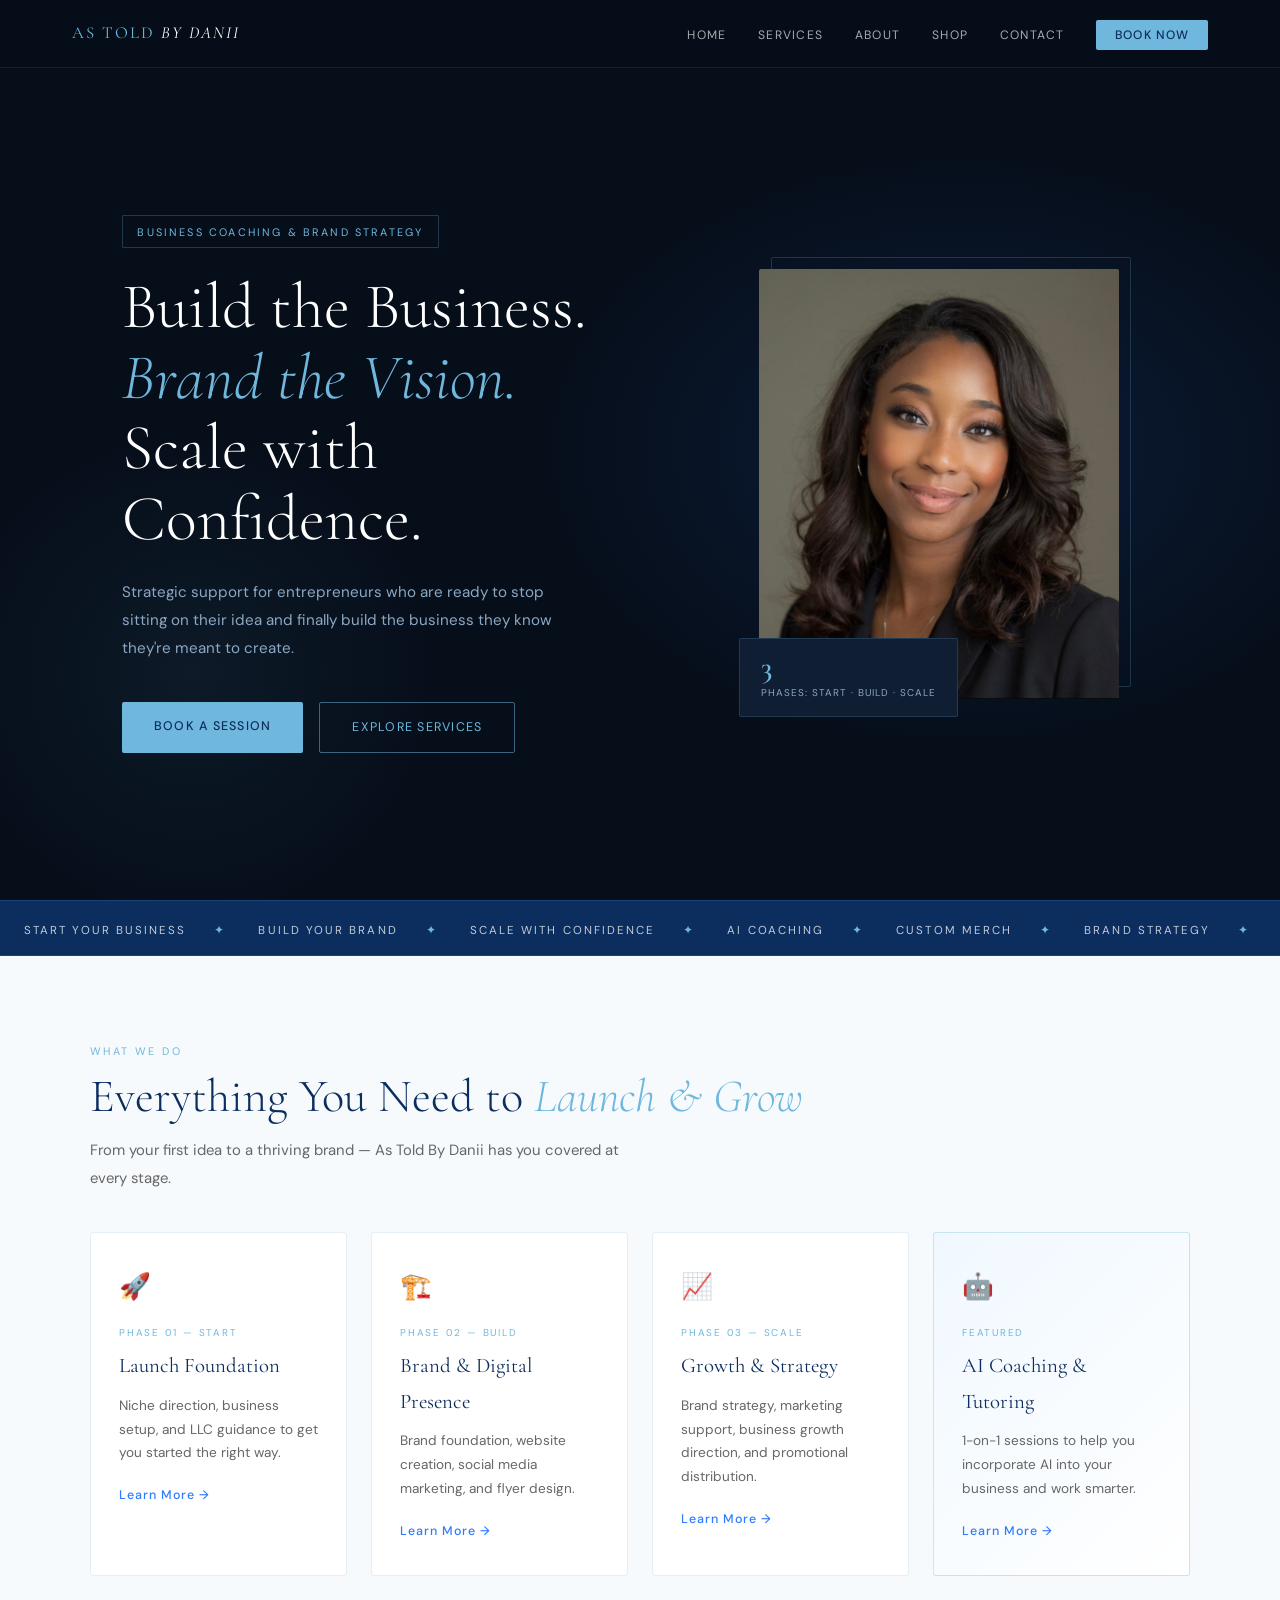
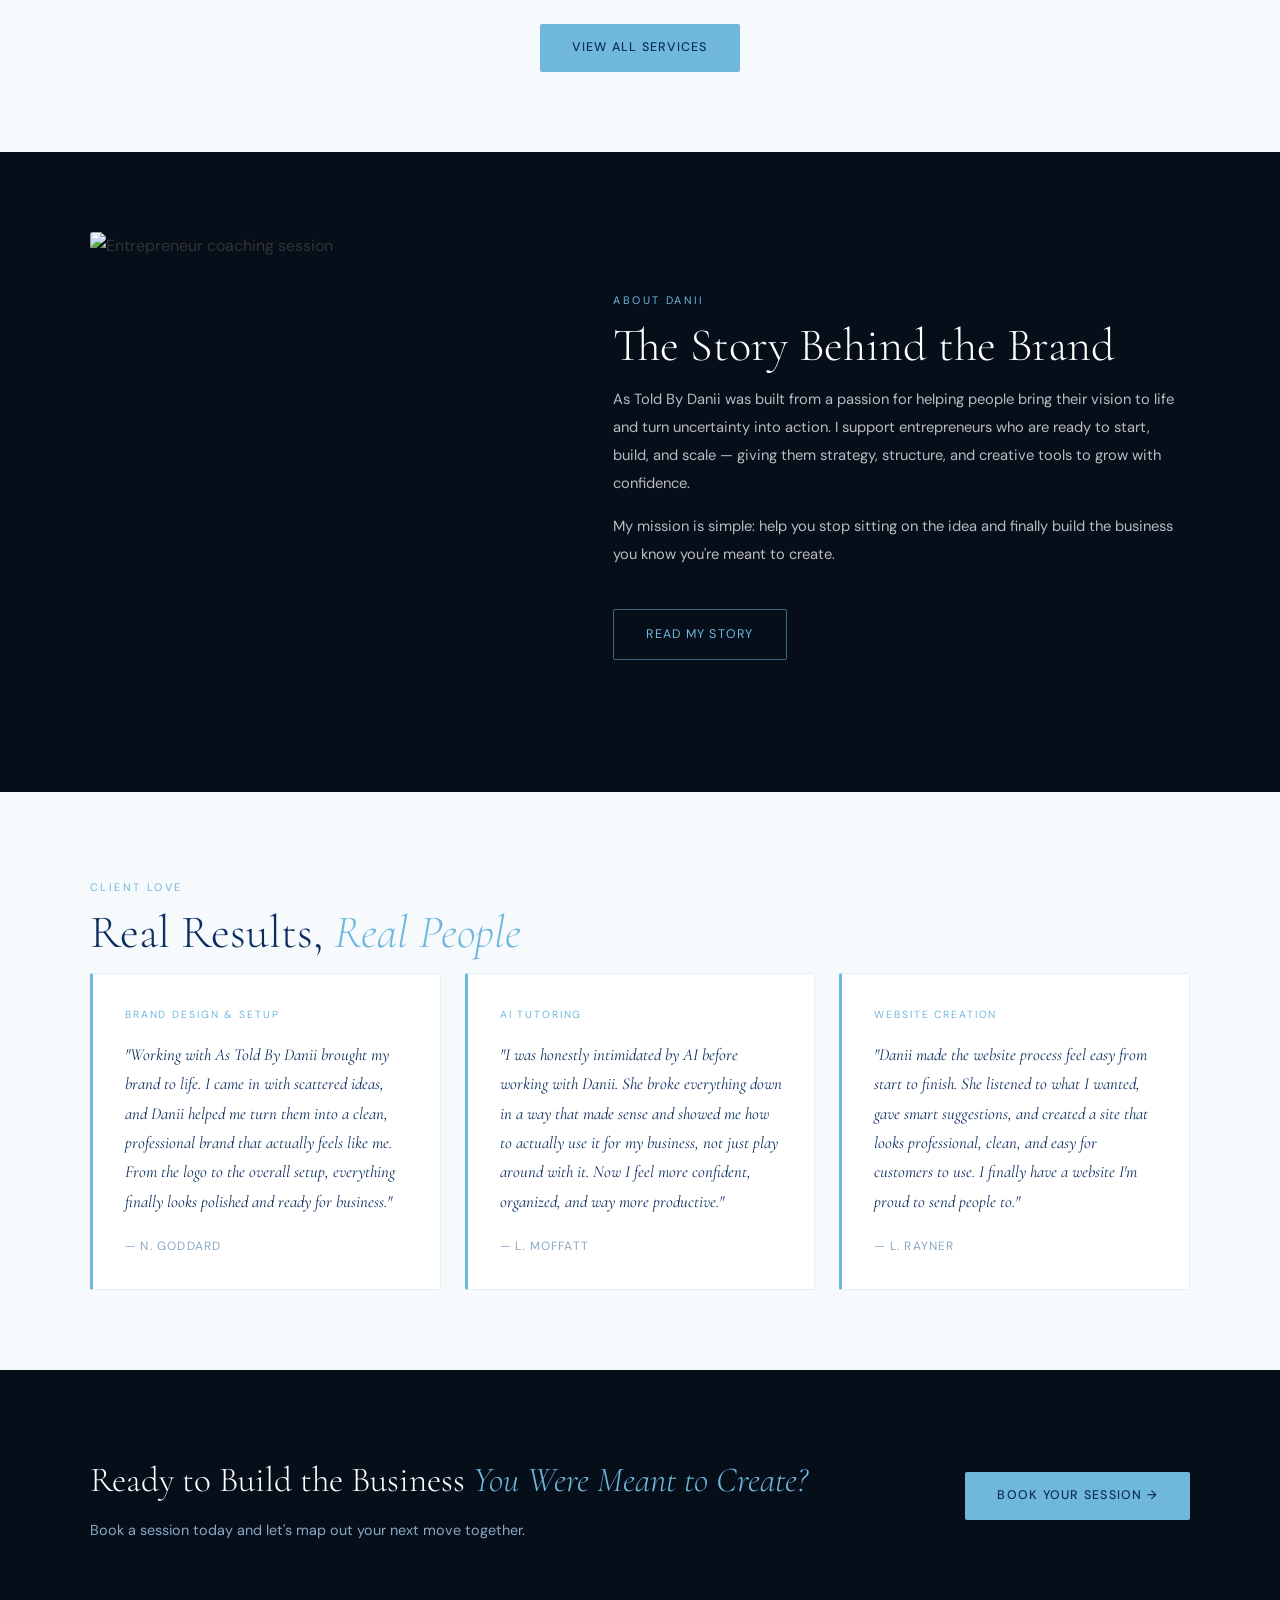
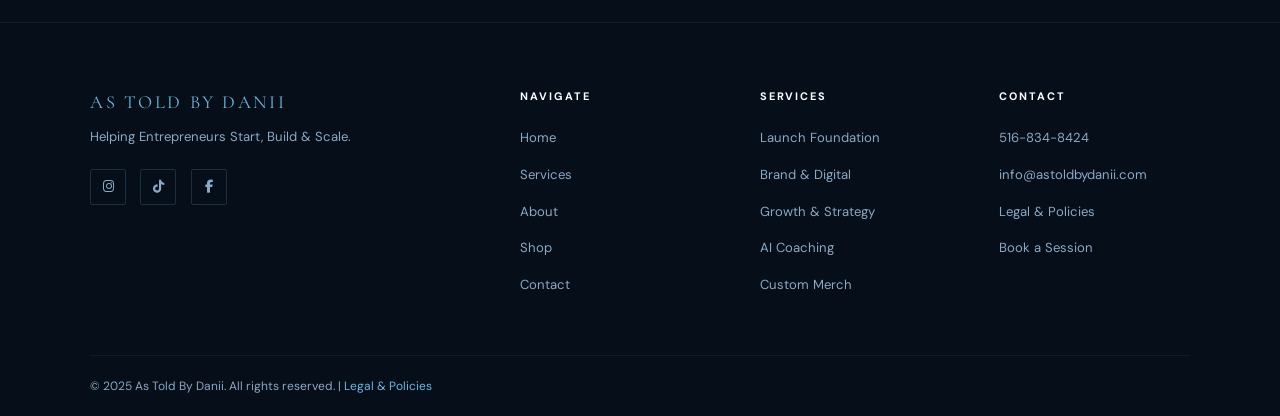
==== index.html @ c7109db5 "Add files via upload" ====
<!DOCTYPE html>
<html lang="en">
<head>
  <meta charset="UTF-8" />
  <meta name="viewport" content="width=device-width, initial-scale=1.0" />
  <meta name="description" content="As Told By Danii — Helping Entrepreneurs Start, Build & Scale. Business coaching, brand strategy, AI tutoring, and custom merch." />
  <title>As Told By Danii | Start. Build. Scale.</title>
  <link rel="stylesheet" href="css/style.css" />
  <link href="https://fonts.googleapis.com/css2?family=Cormorant+Garamond:ital,wght@0,300;0,400;0,600;1,300;1,400&family=DM+Sans:wght@300;400;500&display=swap" rel="stylesheet" />
  <link rel="stylesheet" href="https://cdnjs.cloudflare.com/ajax/libs/font-awesome/6.5.0/css/all.min.css" />
</head>
<body>

  <!-- NAV -->
  <nav id="navbar">
    <div class="nav-inner">
      <a href="index.html" class="nav-logo">As Told <span>By Danii</span></a>
      <button class="hamburger" id="hamburger" aria-label="Menu">
        <span></span><span></span><span></span>
      </button>
      <ul class="nav-links" id="nav-links">
        <li><a href="index.html">Home</a></li>
        <li><a href="pages/services.html">Services</a></li>
        <li><a href="pages/about.html">About</a></li>
        <li><a href="pages/merch.html">Shop</a></li>
        <li><a href="pages/contact.html">Contact</a></li>
        <li><a href="https://booking.setmore.com/scheduleappointment/2d133583-90b1-46ec-a737-2a47fb57f255" target="_blank" class="nav-cta">Book Now</a></li>
      </ul>
    </div>
  </nav>

  <!-- HERO -->
  <section id="hero">
    <div class="hero-bg-overlay"></div>
    <div class="hero-inner">
      <div class="hero-content">
        <div class="hero-tag">Business Coaching &amp; Brand Strategy</div>
        <h1 class="hero-title">
          Build the Business.<br>
          <em>Brand the Vision.</em><br>
          Scale with Confidence.
        </h1>
        <p class="hero-subtitle">
          Strategic support for entrepreneurs who are ready to stop sitting on their idea and finally build the business they know they're meant to create.
        </p>
        <div class="hero-btns">
          <a href="https://booking.setmore.com/scheduleappointment/2d133583-90b1-46ec-a737-2a47fb57f255" target="_blank" class="btn-primary">Book a Session</a>
          <a href="pages/services.html" class="btn-outline">Explore Services</a>
        </div>
      </div>
      <div class="hero-image-wrap">
        <div class="hero-frame">
          <img src="images/danii-profile.png" alt="Danii — As Told By Danii" />
          <div class="hero-badge">
            <span class="badge-num">3</span>
            <span class="badge-label">Phases: Start · Build · Scale</span>
          </div>
        </div>
      </div>
    </div>
  </section>

  <!-- MARQUEE STRIP -->
  <div class="marquee-strip">
    <div class="marquee-track">
      <span>Start Your Business</span><span class="dot">✦</span>
      <span>Build Your Brand</span><span class="dot">✦</span>
      <span>Scale With Confidence</span><span class="dot">✦</span>
      <span>AI Coaching</span><span class="dot">✦</span>
      <span>Custom Merch</span><span class="dot">✦</span>
      <span>Brand Strategy</span><span class="dot">✦</span>
      <span>Start Your Business</span><span class="dot">✦</span>
      <span>Build Your Brand</span><span class="dot">✦</span>
      <span>Scale With Confidence</span><span class="dot">✦</span>
      <span>AI Coaching</span><span class="dot">✦</span>
      <span>Custom Merch</span><span class="dot">✦</span>
      <span>Brand Strategy</span><span class="dot">✦</span>
    </div>
  </div>

  <!-- SERVICES PREVIEW -->
  <section id="services-preview" class="section-light">
    <div class="section-inner">
      <span class="section-tag">What We Do</span>
      <h2 class="section-title">Everything You Need to <em>Launch &amp; Grow</em></h2>
      <p class="section-sub">From your first idea to a thriving brand — As Told By Danii has you covered at every stage.</p>
      <div class="cards-grid">
        <div class="service-card">
          <div class="service-icon">🚀</div>
          <div class="service-phase">Phase 01 — Start</div>
          <h3>Launch Foundation</h3>
          <p>Niche direction, business setup, and LLC guidance to get you started the right way.</p>
          <a href="pages/services.html" class="card-link">Learn More →</a>
        </div>
        <div class="service-card">
          <div class="service-icon">🏗️</div>
          <div class="service-phase">Phase 02 — Build</div>
          <h3>Brand &amp; Digital Presence</h3>
          <p>Brand foundation, website creation, social media marketing, and flyer design.</p>
          <a href="pages/services.html" class="card-link">Learn More →</a>
        </div>
        <div class="service-card">
          <div class="service-icon">📈</div>
          <div class="service-phase">Phase 03 — Scale</div>
          <h3>Growth &amp; Strategy</h3>
          <p>Brand strategy, marketing support, business growth direction, and promotional distribution.</p>
          <a href="pages/services.html" class="card-link">Learn More →</a>
        </div>
        <div class="service-card featured">
          <div class="service-icon">🤖</div>
          <div class="service-phase">Featured</div>
          <h3>AI Coaching &amp; Tutoring</h3>
          <p>1-on-1 sessions to help you incorporate AI into your business and work smarter.</p>
          <a href="pages/services.html" class="card-link">Learn More →</a>
        </div>
      </div>
      <div class="section-cta">
        <a href="pages/services.html" class="btn-primary">View All Services</a>
      </div>
    </div>
  </section>

  <!-- ABOUT PREVIEW -->
  <section id="about-preview" class="section-dark">
    <div class="section-inner about-grid">
      <div class="about-img-wrap">
        <img src="https://images.unsplash.com/photo-1573496359142-b8d87734a5a2?w=600&q=80&fit=crop" alt="Entrepreneur coaching session" class="about-stock" />
      </div>
      <div class="about-text">
        <span class="section-tag">About Danii</span>
        <h2 class="section-title" style="color:#fff;">The Story Behind the Brand</h2>
        <p class="about-body">As Told By Danii was built from a passion for helping people bring their vision to life and turn uncertainty into action. I support entrepreneurs who are ready to start, build, and scale — giving them strategy, structure, and creative tools to grow with confidence.</p>
        <p class="about-body">My mission is simple: help you stop sitting on the idea and finally build the business you know you're meant to create.</p>
        <a href="pages/about.html" class="btn-outline" style="margin-top:1.5rem;display:inline-block;">Read My Story</a>
      </div>
    </div>
  </section>

  <!-- TESTIMONIALS -->
  <section id="testimonials" class="section-light">
    <div class="section-inner">
      <span class="section-tag">Client Love</span>
      <h2 class="section-title">Real Results, <em>Real People</em></h2>
      <div class="testimonials-grid">
        <div class="testimonial-card">
          <div class="t-service-label">Brand Design &amp; Setup</div>
          <p class="t-quote">"Working with As Told By Danii brought my brand to life. I came in with scattered ideas, and Danii helped me turn them into a clean, professional brand that actually feels like me. From the logo to the overall setup, everything finally looks polished and ready for business."</p>
          <div class="t-author">— N. Goddard</div>
        </div>
        <div class="testimonial-card">
          <div class="t-service-label">AI Tutoring</div>
          <p class="t-quote">"I was honestly intimidated by AI before working with Danii. She broke everything down in a way that made sense and showed me how to actually use it for my business, not just play around with it. Now I feel more confident, organized, and way more productive."</p>
          <div class="t-author">— L. Moffatt</div>
        </div>
        <div class="testimonial-card">
          <div class="t-service-label">Website Creation</div>
          <p class="t-quote">"Danii made the website process feel easy from start to finish. She listened to what I wanted, gave smart suggestions, and created a site that looks professional, clean, and easy for customers to use. I finally have a website I'm proud to send people to."</p>
          <div class="t-author">— L. Rayner</div>
        </div>
      </div>
    </div>
  </section>

  <!-- CTA BANNER -->
  <section id="cta-banner" class="section-dark">
    <div class="section-inner cta-inner">
      <div>
        <h2 class="cta-title">Ready to Build the Business <em>You Were Meant to Create?</em></h2>
        <p class="cta-sub">Book a session today and let's map out your next move together.</p>
      </div>
      <a href="https://booking.setmore.com/scheduleappointment/2d133583-90b1-46ec-a737-2a47fb57f255" target="_blank" class="btn-primary">Book Your Session →</a>
    </div>
  </section>

  <!-- FOOTER -->
  <footer>
    <div class="footer-inner">
      <div class="footer-brand">
        <div class="footer-logo">As Told By Danii</div>
        <p>Helping Entrepreneurs Start, Build &amp; Scale.</p>
        <div class="social-links">
          <a href="https://www.instagram.com/astoldby_danii" target="_blank" aria-label="Instagram"><i class="fab fa-instagram"></i></a>
          <a href="https://www.tiktok.com/@astoldby_danii" target="_blank" aria-label="TikTok"><i class="fab fa-tiktok"></i></a>
          <a href="https://www.facebook.com/AsToldByDanii" target="_blank" aria-label="Facebook"><i class="fab fa-facebook-f"></i></a>
        </div>
      </div>
      <div class="footer-links">
        <h4>Navigate</h4>
        <ul>
          <li><a href="index.html">Home</a></li>
          <li><a href="pages/services.html">Services</a></li>
          <li><a href="pages/about.html">About</a></li>
          <li><a href="pages/merch.html">Shop</a></li>
          <li><a href="pages/contact.html">Contact</a></li>
        </ul>
      </div>
      <div class="footer-links">
        <h4>Services</h4>
        <ul>
          <li><a href="pages/services.html">Launch Foundation</a></li>
          <li><a href="pages/services.html">Brand &amp; Digital</a></li>
          <li><a href="pages/services.html">Growth &amp; Strategy</a></li>
          <li><a href="pages/services.html">AI Coaching</a></li>
          <li><a href="pages/merch.html">Custom Merch</a></li>
        </ul>
      </div>
      <div class="footer-links">
        <h4>Contact</h4>
        <ul>
          <li><a href="tel:5168348424">516-834-8424</a></li>
          <li><a href="mailto:info@astoldbydanii.com">info@astoldbydanii.com</a></li>
          <li><a href="pages/legal.html">Legal &amp; Policies</a></li>
          <li><a href="https://booking.setmore.com/scheduleappointment/2d133583-90b1-46ec-a737-2a47fb57f255" target="_blank">Book a Session</a></li>
        </ul>
      </div>
    </div>
    <div class="footer-bottom">
      <p>© 2025 As Told By Danii. All rights reserved. | <a href="pages/legal.html">Legal &amp; Policies</a></p>
    </div>
  </footer>

  <script src="js/main.js"></script>
</body>
</html>
---- css/style.css ----
/* =============================================
   AS TOLD BY DANII — Main Stylesheet
   ============================================= */

:root {
  --blue: #6FB7DD;
  --deep-blue: #0C2E5F;
  --accent: #2F7BFF;
  --light-blue: #D9F3FF;
  --white: #FFFFFF;
  --shadow-color: #1A2C44;
  --dark-bg: #060E1A;
  --dark-surface: #0A1628;
  --dark-card: #0f1e33;
  --text-muted: #8BA8C4;
  --text-light: rgba(255,255,255,0.72);
  --body-color: #333;
  --light-bg: #f7fafd;
  --border-light: #e4eef5;
}

*, *::before, *::after { margin: 0; padding: 0; box-sizing: border-box; }
html { scroll-behavior: smooth; font-size: 16px; }

body {
  font-family: 'DM Sans', sans-serif;
  color: var(--body-color);
  background: var(--white);
  overflow-x: hidden;
  line-height: 1.7;
}

img { max-width: 100%; display: block; }
a { text-decoration: none; }
ul { list-style: none; }

/* ---- TYPOGRAPHY ---- */
.section-tag {
  display: inline-block;
  font-size: 0.68rem;
  letter-spacing: 0.22em;
  text-transform: uppercase;
  color: var(--blue);
  margin-bottom: 0.6rem;
}

.section-title {
  font-family: 'Cormorant Garamond', serif;
  font-size: clamp(2rem, 4vw, 2.9rem);
  font-weight: 300;
  line-height: 1.15;
  margin-bottom: 0.85rem;
  color: var(--deep-blue);
}

.section-title em { font-style: italic; color: var(--blue); }

.section-sub {
  font-size: 0.93rem;
  color: #666;
  max-width: 560px;
  margin-bottom: 2.5rem;
  line-height: 1.85;
}

/* ---- BUTTONS ---- */
.btn-primary {
  display: inline-block;
  background: var(--blue);
  color: var(--deep-blue);
  padding: 0.85rem 2rem;
  font-size: 0.78rem;
  font-weight: 500;
  letter-spacing: 0.1em;
  text-transform: uppercase;
  border-radius: 2px;
  transition: all 0.25s ease;
  border: none;
  cursor: pointer;
  font-family: 'DM Sans', sans-serif;
}
.btn-primary:hover { background: var(--light-blue); transform: translateY(-2px); box-shadow: 0 8px 24px rgba(111,183,221,0.3); }

.btn-outline {
  display: inline-block;
  border: 1px solid rgba(111,183,221,0.5);
  color: var(--blue);
  padding: 0.85rem 2rem;
  font-size: 0.78rem;
  font-weight: 400;
  letter-spacing: 0.1em;
  text-transform: uppercase;
  border-radius: 2px;
  transition: all 0.25s ease;
}
.btn-outline:hover { border-color: var(--blue); background: rgba(111,183,221,0.08); }

.btn-dark {
  display: inline-block;
  background: var(--deep-blue);
  color: var(--blue);
  padding: 0.75rem 1.6rem;
  font-size: 0.75rem;
  font-weight: 500;
  letter-spacing: 0.1em;
  text-transform: uppercase;
  border-radius: 2px;
  transition: all 0.25s ease;
}
.btn-dark:hover { background: var(--blue); color: var(--deep-blue); }

/* ---- SECTIONS ---- */
.section-light { background: var(--light-bg); padding: 5rem 2rem; }
.section-dark  { background: var(--dark-bg); padding: 5rem 2rem; }
.section-white { background: var(--white); padding: 5rem 2rem; }
.section-inner { max-width: 1100px; margin: 0 auto; }
.section-cta { text-align: center; margin-top: 3rem; }

/* =============================================
   NAVBAR
   ============================================= */
#navbar {
  position: fixed;
  top: 0; left: 0; right: 0;
  z-index: 1000;
  background: rgba(6, 14, 26, 0.97);
  backdrop-filter: blur(14px);
  border-bottom: 1px solid rgba(111,183,221,0.12);
  height: 68px;
}
.nav-inner {
  max-width: 1200px;
  margin: 0 auto;
  padding: 0 2rem;
  height: 100%;
  display: flex;
  align-items: center;
  justify-content: space-between;
}
.nav-logo {
  font-family: 'Cormorant Garamond', serif;
  font-size: 1.05rem;
  letter-spacing: 0.12em;
  text-transform: uppercase;
  color: var(--blue);
}
.nav-logo span { color: var(--white); font-style: italic; }

.nav-links {
  display: flex;
  align-items: center;
  gap: 2rem;
}
.nav-links a {
  color: rgba(255,255,255,0.65);
  font-size: 0.76rem;
  letter-spacing: 0.1em;
  text-transform: uppercase;
  transition: color 0.2s;
}
.nav-links a:hover { color: var(--blue); }
.nav-links .nav-cta {
  background: var(--blue);
  color: var(--deep-blue);
  padding: 0.45rem 1.15rem;
  border-radius: 2px;
  font-weight: 500;
}
.nav-links .nav-cta:hover { background: var(--light-blue); color: var(--deep-blue); }

.hamburger {
  display: none;
  flex-direction: column;
  gap: 5px;
  background: none;
  border: none;
  cursor: pointer;
  padding: 4px;
}
.hamburger span {
  display: block;
  width: 24px;
  height: 2px;
  background: var(--blue);
  transition: all 0.3s;
}

/* =============================================
   HERO
   ============================================= */
#hero {
  min-height: 100vh;
  background: var(--dark-bg);
  position: relative;
  display: flex;
  align-items: center;
  padding-top: 68px;
  overflow: hidden;
}
.hero-bg-overlay {
  position: absolute;
  inset: 0;
  background:
    radial-gradient(ellipse 55% 55% at 75% 50%, rgba(47,123,255,0.13) 0%, transparent 60%),
    radial-gradient(ellipse 35% 50% at 15% 75%, rgba(111,183,221,0.07) 0%, transparent 55%);
  pointer-events: none;
}
.hero-inner {
  max-width: 1100px;
  margin: 0 auto;
  padding: 4rem 2rem;
  display: grid;
  grid-template-columns: 1.1fr 0.9fr;
  gap: 4rem;
  align-items: center;
  position: relative;
  z-index: 2;
  width: 100%;
}
.hero-tag {
  display: inline-block;
  font-size: 0.68rem;
  letter-spacing: 0.2em;
  text-transform: uppercase;
  color: var(--blue);
  border: 1px solid rgba(111,183,221,0.25);
  padding: 0.4rem 0.9rem;
  border-radius: 1px;
  margin-bottom: 1.5rem;
}
.hero-title {
  font-family: 'Cormorant Garamond', serif;
  font-size: clamp(2.6rem, 5vw, 4rem);
  font-weight: 300;
  color: var(--white);
  line-height: 1.1;
  margin-bottom: 1.5rem;
}
.hero-title em { color: var(--blue); font-style: italic; }
.hero-subtitle {
  color: var(--text-muted);
  font-size: 0.95rem;
  line-height: 1.85;
  max-width: 440px;
  margin-bottom: 2.5rem;
}
.hero-btns { display: flex; gap: 1rem; flex-wrap: wrap; }

.hero-image-wrap { display: flex; justify-content: center; }
.hero-frame {
  position: relative;
  width: 360px;
  height: 430px;
}
.hero-frame::before {
  content: '';
  position: absolute;
  top: -12px; right: -12px;
  width: 100%; height: 100%;
  border: 1px solid rgba(111,183,221,0.22);
  border-radius: 2px;
  z-index: 0;
}
.hero-frame img {
  width: 100%; height: 100%;
  object-fit: cover;
  object-position: top center;
  border-radius: 2px;
  position: relative;
  z-index: 1;
}
.hero-badge {
  position: absolute;
  bottom: -18px; left: -20px;
  background: var(--dark-card);
  border: 1px solid rgba(111,183,221,0.18);
  padding: 0.9rem 1.3rem;
  border-radius: 2px;
  z-index: 2;
}
.badge-num {
  font-family: 'Cormorant Garamond', serif;
  font-size: 1.8rem;
  font-weight: 600;
  color: var(--blue);
  display: block;
  line-height: 1;
}
.badge-label {
  font-size: 0.62rem;
  letter-spacing: 0.1em;
  text-transform: uppercase;
  color: var(--text-muted);
  display: block;
  margin-top: 3px;
}

/* =============================================
   MARQUEE
   ============================================= */
.marquee-strip {
  background: var(--deep-blue);
  padding: 0.85rem 0;
  overflow: hidden;
  white-space: nowrap;
  border-top: 1px solid rgba(111,183,221,0.15);
  border-bottom: 1px solid rgba(111,183,221,0.15);
}
.marquee-track {
  display: inline-block;
  animation: marquee 22s linear infinite;
}
.marquee-track span {
  font-size: 0.72rem;
  letter-spacing: 0.18em;
  text-transform: uppercase;
  color: rgba(255,255,255,0.75);
  padding: 0 1.5rem;
}
.marquee-track .dot { color: var(--blue); padding: 0 0.25rem; }
@keyframes marquee { 0% { transform: translateX(0); } 100% { transform: translateX(-50%); } }

/* =============================================
   SERVICE CARDS
   ============================================= */
.cards-grid {
  display: grid;
  grid-template-columns: repeat(auto-fit, minmax(240px, 1fr));
  gap: 1.5rem;
}
.service-card {
  background: var(--white);
  border: 1px solid var(--border-light);
  border-radius: 3px;
  padding: 2rem 1.75rem;
  transition: all 0.3s ease;
  position: relative;
  overflow: hidden;
}
.service-card::after {
  content: '';
  position: absolute;
  bottom: 0; left: 0; right: 0;
  height: 2px;
  background: var(--blue);
  transform: scaleX(0);
  transform-origin: left;
  transition: transform 0.3s ease;
}
.service-card:hover { transform: translateY(-4px); box-shadow: 0 14px 42px rgba(12,46,95,0.09); }
.service-card:hover::after { transform: scaleX(1); }
.service-card.featured {
  border-color: rgba(111,183,221,0.35);
  background: linear-gradient(135deg, #f0f8ff 0%, #ffffff 100%);
}
.service-icon { font-size: 1.6rem; margin-bottom: 1rem; }
.service-phase {
  font-size: 0.62rem;
  letter-spacing: 0.18em;
  text-transform: uppercase;
  color: var(--blue);
  margin-bottom: 0.4rem;
}
.service-card h3 {
  font-family: 'Cormorant Garamond', serif;
  font-size: 1.3rem;
  font-weight: 400;
  color: var(--deep-blue);
  margin-bottom: 0.65rem;
}
.service-card p { font-size: 0.85rem; color: #666; line-height: 1.75; }
.service-list { list-style: none; margin-top: 1rem; }
.service-list li {
  font-size: 0.82rem;
  color: #555;
  padding: 0.28rem 0;
  display: flex;
  align-items: center;
  gap: 0.6rem;
}
.service-list li::before {
  content: '';
  width: 5px; height: 5px;
  background: var(--blue);
  border-radius: 50%;
  flex-shrink: 0;
}
.card-link {
  display: inline-block;
  margin-top: 1.25rem;
  font-size: 0.78rem;
  letter-spacing: 0.08em;
  color: var(--accent);
  font-weight: 500;
  transition: gap 0.2s;
}
.card-link:hover { color: var(--deep-blue); }

/* =============================================
   ABOUT PREVIEW
   ============================================= */
.about-grid {
  display: grid;
  grid-template-columns: 1fr 1.3fr;
  gap: 5rem;
  align-items: center;
}
.about-img-wrap {
  position: relative;
}
.about-stock {
  width: 100%;
  height: 480px;
  object-fit: cover;
  border-radius: 3px;
}
.about-img-wrap::after {
  content: '';
  position: absolute;
  top: 16px; left: 16px; right: -16px; bottom: -16px;
  border: 1px solid rgba(111,183,221,0.18);
  border-radius: 3px;
  z-index: -1;
}
.about-text .section-title { color: var(--white); }
.about-body {
  color: var(--text-light);
  font-size: 0.92rem;
  line-height: 1.9;
  margin-bottom: 1rem;
}

/* =============================================
   TESTIMONIALS
   ============================================= */
.testimonials-grid {
  display: grid;
  grid-template-columns: repeat(auto-fit, minmax(290px, 1fr));
  gap: 1.5rem;
}
.testimonial-card {
  background: var(--white);
  border: 1px solid var(--border-light);
  border-left: 3px solid var(--blue);
  border-radius: 2px;
  padding: 2rem;
}
.t-service-label {
  font-size: 0.65rem;
  letter-spacing: 0.18em;
  text-transform: uppercase;
  color: var(--blue);
  margin-bottom: 1rem;
}
.t-quote {
  font-family: 'Cormorant Garamond', serif;
  font-size: 1.05rem;
  font-style: italic;
  color: var(--deep-blue);
  line-height: 1.75;
  margin-bottom: 1.25rem;
}
.t-author {
  font-size: 0.75rem;
  letter-spacing: 0.1em;
  text-transform: uppercase;
  color: var(--text-muted);
}

/* =============================================
   CTA BANNER
   ============================================= */
.cta-inner {
  display: flex;
  align-items: center;
  justify-content: space-between;
  gap: 2rem;
  flex-wrap: wrap;
}
.cta-title {
  font-family: 'Cormorant Garamond', serif;
  font-size: clamp(1.6rem, 3vw, 2.2rem);
  font-weight: 300;
  color: var(--white);
  margin-bottom: 0.5rem;
}
.cta-title em { color: var(--blue); font-style: italic; }
.cta-sub { color: var(--text-muted); font-size: 0.9rem; }

/* =============================================
   FOOTER
   ============================================= */
footer {
  background: var(--dark-bg);
  border-top: 1px solid rgba(111,183,221,0.1);
  padding: 4rem 2rem 0;
}
.footer-inner {
  max-width: 1100px;
  margin: 0 auto;
  display: grid;
  grid-template-columns: 2fr 1fr 1fr 1fr;
  gap: 3rem;
  padding-bottom: 3rem;
}
.footer-logo {
  font-family: 'Cormorant Garamond', serif;
  font-size: 1.15rem;
  letter-spacing: 0.14em;
  text-transform: uppercase;
  color: var(--blue);
  margin-bottom: 0.5rem;
}
.footer-brand p { font-size: 0.82rem; color: var(--text-muted); margin-bottom: 1.25rem; }
.social-links { display: flex; gap: 0.9rem; }
.social-links a {
  width: 36px; height: 36px;
  border: 1px solid rgba(111,183,221,0.2);
  border-radius: 2px;
  display: flex; align-items: center; justify-content: center;
  color: var(--text-muted);
  font-size: 0.82rem;
  transition: all 0.2s;
}
.social-links a:hover { border-color: var(--blue); color: var(--blue); }
.footer-links h4 {
  font-size: 0.68rem;
  letter-spacing: 0.18em;
  text-transform: uppercase;
  color: var(--white);
  margin-bottom: 1.1rem;
}
.footer-links ul li { margin-bottom: 0.6rem; }
.footer-links ul li a { font-size: 0.82rem; color: var(--text-muted); transition: color 0.2s; }
.footer-links ul li a:hover { color: var(--blue); }
.footer-bottom {
  max-width: 1100px;
  margin: 0 auto;
  padding: 1.25rem 0;
  border-top: 1px solid rgba(111,183,221,0.08);
  font-size: 0.75rem;
  color: var(--text-muted);
}
.footer-bottom a { color: var(--blue); }

/* =============================================
   PAGE HERO (inner pages)
   ============================================= */
.page-hero {
  background: var(--dark-bg);
  padding: 8rem 2rem 4rem;
  text-align: center;
  position: relative;
  overflow: hidden;
}
.page-hero::before {
  content: '';
  position: absolute;
  inset: 0;
  background: radial-gradient(ellipse 60% 70% at 50% 50%, rgba(47,123,255,0.1) 0%, transparent 65%);
}
.page-hero-inner { position: relative; z-index: 2; max-width: 700px; margin: 0 auto; }
.page-hero h1 {
  font-family: 'Cormorant Garamond', serif;
  font-size: clamp(2.4rem, 5vw, 3.5rem);
  font-weight: 300;
  color: var(--white);
  line-height: 1.15;
  margin-bottom: 1rem;
}
.page-hero h1 em { color: var(--blue); font-style: italic; }
.page-hero p { color: var(--text-muted); font-size: 0.95rem; line-height: 1.85; }

/* =============================================
   SERVICES PAGE
   ============================================= */
.services-full-grid {
  display: grid;
  grid-template-columns: repeat(auto-fit, minmax(300px, 1fr));
  gap: 1.75rem;
}
.service-full-card {
  background: var(--white);
  border: 1px solid var(--border-light);
  border-radius: 3px;
  padding: 2.25rem 2rem;
  transition: all 0.3s;
  position: relative;
  overflow: hidden;
}
.service-full-card::after {
  content: '';
  position: absolute;
  bottom: 0; left: 0; right: 0;
  height: 2px;
  background: var(--blue);
  transform: scaleX(0);
  transition: transform 0.35s;
}
.service-full-card:hover { transform: translateY(-3px); box-shadow: 0 12px 40px rgba(12,46,95,0.09); }
.service-full-card:hover::after { transform: scaleX(1); }
.inquire-note {
  display: inline-block;
  margin-top: 1.25rem;
  font-size: 0.72rem;
  letter-spacing: 0.12em;
  text-transform: uppercase;
  color: var(--text-muted);
  border: 1px solid var(--border-light);
  padding: 0.35rem 0.9rem;
  border-radius: 1px;
}

/* =============================================
   ABOUT PAGE
   ============================================= */
.about-full-grid {
  display: grid;
  grid-template-columns: 0.9fr 1.1fr;
  gap: 5rem;
  align-items: start;
}
.about-full-img {
  width: 100%;
  border-radius: 3px;
  position: sticky;
  top: 90px;
}
.about-full-text .section-title { margin-bottom: 1.5rem; }
.about-full-text p {
  font-size: 0.93rem;
  line-height: 1.9;
  color: #555;
  margin-bottom: 1.25rem;
}
.about-stats-row {
  display: flex;
  gap: 2.5rem;
  border-top: 1px solid var(--border-light);
  border-bottom: 1px solid var(--border-light);
  padding: 1.75rem 0;
  margin: 2rem 0;
}
.stat-block span:first-child {
  font-family: 'Cormorant Garamond', serif;
  font-size: 2.2rem;
  font-weight: 300;
  color: var(--blue);
  display: block;
  line-height: 1;
}
.stat-block span:last-child {
  font-size: 0.68rem;
  letter-spacing: 0.12em;
  text-transform: uppercase;
  color: var(--text-muted);
}
.about-values { margin: 2rem 0; }
.about-values h3 {
  font-family: 'Cormorant Garamond', serif;
  font-size: 1.3rem;
  font-weight: 400;
  color: var(--deep-blue);
  margin-bottom: 1rem;
}
.values-list { list-style: none; }
.values-list li {
  display: flex;
  align-items: flex-start;
  gap: 0.75rem;
  margin-bottom: 0.75rem;
  font-size: 0.88rem;
  color: #555;
  line-height: 1.6;
}
.values-list li::before {
  content: '✦';
  color: var(--blue);
  font-size: 0.6rem;
  margin-top: 4px;
  flex-shrink: 0;
}

/* =============================================
   MERCH PAGE
   ============================================= */
.merch-grid {
  display: grid;
  grid-template-columns: repeat(auto-fit, minmax(240px, 1fr));
  gap: 1.75rem;
}
.merch-card {
  background: var(--white);
  border: 1px solid var(--border-light);
  border-radius: 3px;
  overflow: hidden;
  transition: all 0.3s;
}
.merch-card:hover { transform: translateY(-4px); box-shadow: 0 14px 44px rgba(12,46,95,0.1); }
.merch-img-wrap {
  width: 100%;
  height: 240px;
  overflow: hidden;
  position: relative;
}
.merch-img-wrap img {
  width: 100%; height: 100%;
  object-fit: cover;
  transition: transform 0.4s ease;
}
.merch-card:hover .merch-img-wrap img { transform: scale(1.04); }
.merch-overlay {
  position: absolute;
  inset: 0;
  background: linear-gradient(to top, rgba(6,14,26,0.55) 0%, transparent 50%);
}
.merch-info { padding: 1.4rem; }
.merch-info h4 {
  font-family: 'Cormorant Garamond', serif;
  font-size: 1.2rem;
  font-weight: 400;
  color: var(--deep-blue);
  margin-bottom: 0.35rem;
}
.merch-info p { font-size: 0.82rem; color: #777; margin-bottom: 1.1rem; }
.merch-inquire {
  display: block;
  text-align: center;
  background: var(--deep-blue);
  color: var(--blue);
  padding: 0.65rem;
  font-size: 0.72rem;
  letter-spacing: 0.12em;
  text-transform: uppercase;
  border-radius: 1px;
  transition: all 0.22s;
}
.merch-inquire:hover { background: var(--blue); color: var(--deep-blue); }
.merch-note {
  background: rgba(111,183,221,0.08);
  border: 1px solid rgba(111,183,221,0.2);
  border-radius: 3px;
  padding: 1.5rem 2rem;
  margin-top: 3rem;
  font-size: 0.88rem;
  color: var(--deep-blue);
  line-height: 1.75;
}
.merch-note strong { color: var(--deep-blue); font-weight: 500; }

/* =============================================
   CONTACT PAGE
   ============================================= */
.contact-grid {
  display: grid;
  grid-template-columns: 1fr 1.2fr;
  gap: 5rem;
  align-items: start;
}
.contact-info-block { margin-top: 2rem; }
.contact-item {
  display: flex;
  align-items: center;
  gap: 1rem;
  margin-bottom: 1.25rem;
  color: var(--text-light);
  font-size: 0.88rem;
}
.contact-icon {
  width: 38px; height: 38px;
  background: rgba(111,183,221,0.08);
  border: 1px solid rgba(111,183,221,0.18);
  border-radius: 2px;
  display: flex; align-items: center; justify-content: center;
  color: var(--blue);
  font-size: 0.9rem;
  flex-shrink: 0;
}
.contact-form-box {
  background: rgba(255,255,255,0.03);
  border: 1px solid rgba(111,183,221,0.12);
  border-radius: 3px;
  padding: 2.5rem;
}
.form-group { margin-bottom: 1.25rem; }
.form-group label {
  display: block;
  font-size: 0.68rem;
  letter-spacing: 0.14em;
  text-transform: uppercase;
  color: var(--text-muted);
  margin-bottom: 0.5rem;
}
.form-group input,
.form-group textarea,
.form-group select {
  width: 100%;
  background: rgba(255,255,255,0.04);
  border: 1px solid rgba(111,183,221,0.14);
  color: var(--white);
  padding: 0.75rem 1rem;
  font-family: 'DM Sans', sans-serif;
  font-size: 0.87rem;
  border-radius: 2px;
  outline: none;
  transition: border-color 0.2s;
  appearance: none;
}
.form-group input:focus,
.form-group textarea:focus,
.form-group select:focus { border-color: var(--blue); }
.form-group textarea { height: 130px; resize: vertical; }
.form-group select option { background: #0A1628; color: #fff; }
.form-submit {
  width: 100%;
  background: var(--blue);
  color: var(--deep-blue);
  border: none;
  padding: 0.9rem;
  font-family: 'DM Sans', sans-serif;
  font-size: 0.78rem;
  letter-spacing: 0.12em;
  text-transform: uppercase;
  font-weight: 500;
  border-radius: 2px;
  cursor: pointer;
  transition: all 0.25s;
}
.form-submit:hover { background: var(--light-blue); }

/* =============================================
   LEGAL PAGE
   ============================================= */
.legal-content {
  max-width: 780px;
  margin: 0 auto;
  padding: 5rem 2rem;
}
.legal-content h2 {
  font-family: 'Cormorant Garamond', serif;
  font-size: 1.6rem;
  font-weight: 400;
  color: var(--deep-blue);
  margin: 2.5rem 0 0.75rem;
}
.legal-content p, .legal-content li {
  font-size: 0.9rem;
  line-height: 1.9;
  color: #555;
  margin-bottom: 0.75rem;
}
.legal-content ul { list-style: disc; padding-left: 1.5rem; }
.legal-content .legal-tag {
  font-size: 0.65rem;
  letter-spacing: 0.18em;
  text-transform: uppercase;
  color: var(--blue);
  margin-bottom: 2rem;
  display: block;
}
.legal-highlight {
  background: #f0f8ff;
  border-left: 3px solid var(--blue);
  padding: 1rem 1.5rem;
  border-radius: 0 2px 2px 0;
  margin: 1.5rem 0;
  font-size: 0.87rem;
  color: var(--deep-blue);
  line-height: 1.75;
}

/* =============================================
   RESPONSIVE
   ============================================= */
@media (max-width: 900px) {
  .hero-inner { grid-template-columns: 1fr; text-align: center; }
  .hero-image-wrap { display: none; }
  .hero-subtitle { margin: 0 auto 2.5rem; }
  .hero-btns { justify-content: center; }
  .about-grid { grid-template-columns: 1fr; gap: 2.5rem; }
  .about-img-wrap { max-width: 480px; }
  .about-full-grid { grid-template-columns: 1fr; }
  .about-full-img { position: static; max-width: 400px; }
  .contact-grid { grid-template-columns: 1fr; gap: 2.5rem; }
  .footer-inner { grid-template-columns: 1fr 1fr; gap: 2rem; }
  .cta-inner { flex-direction: column; text-align: center; }
}
@media (max-width: 640px) {
  .nav-links { display: none; flex-direction: column; position: absolute; top: 68px; left: 0; right: 0; background: rgba(6,14,26,0.98); padding: 1.5rem 2rem; gap: 1.25rem; border-bottom: 1px solid rgba(111,183,221,0.12); }
  .nav-links.open { display: flex; }
  .hamburger { display: flex; }
  .footer-inner { grid-template-columns: 1fr; }
  .about-stats-row { gap: 1.5rem; flex-wrap: wrap; }
}
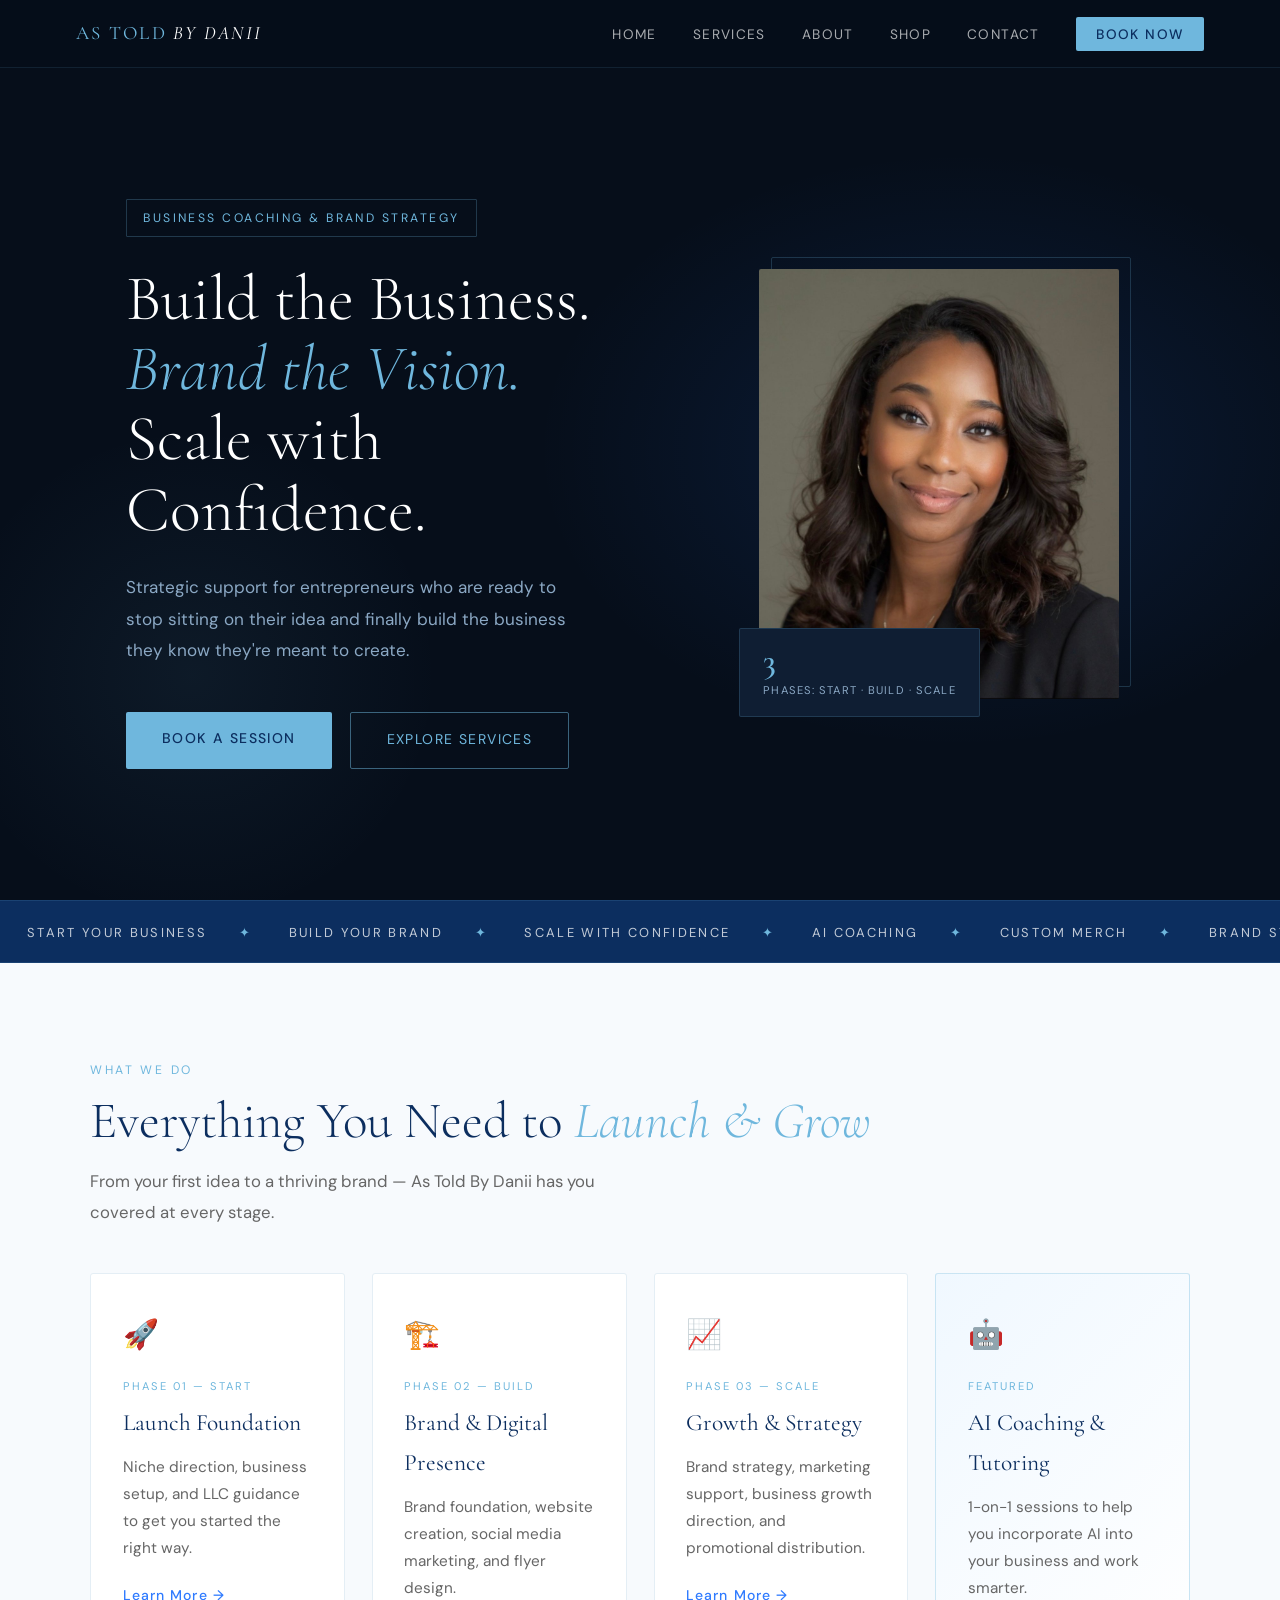
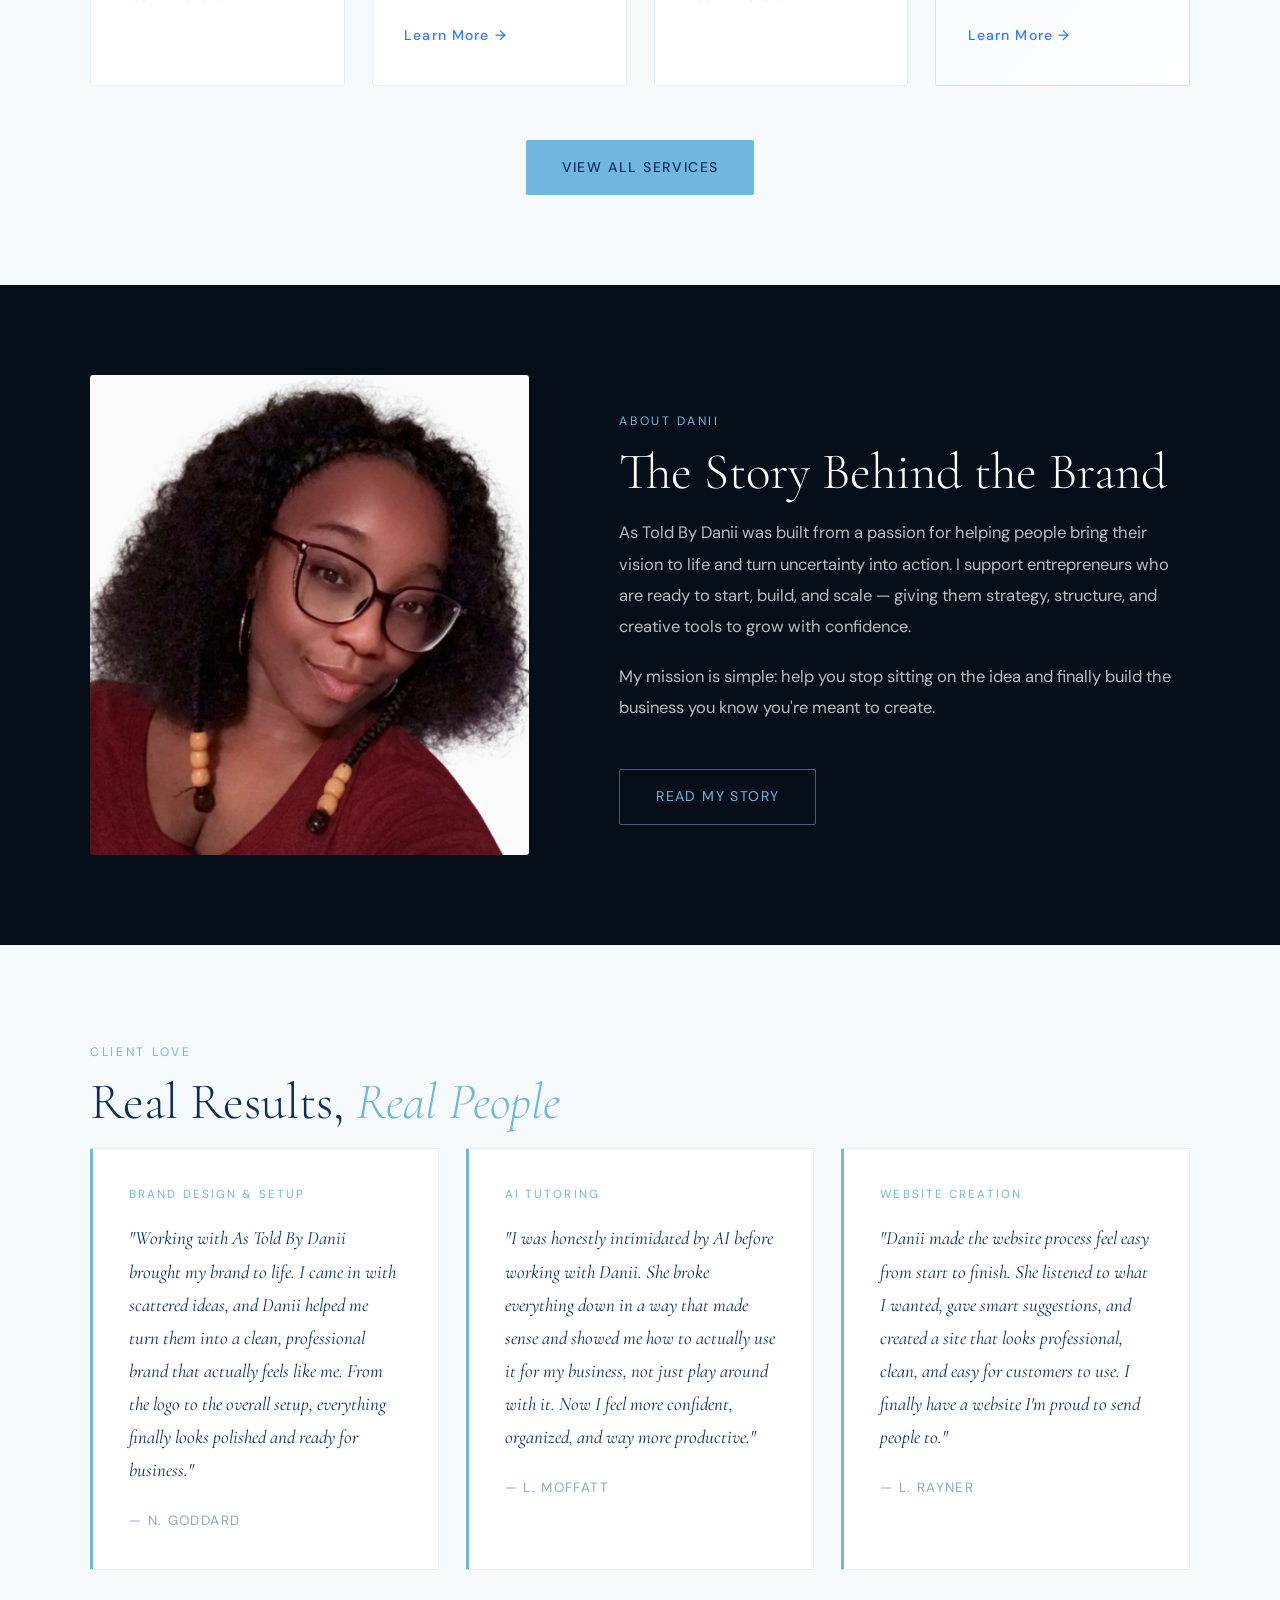
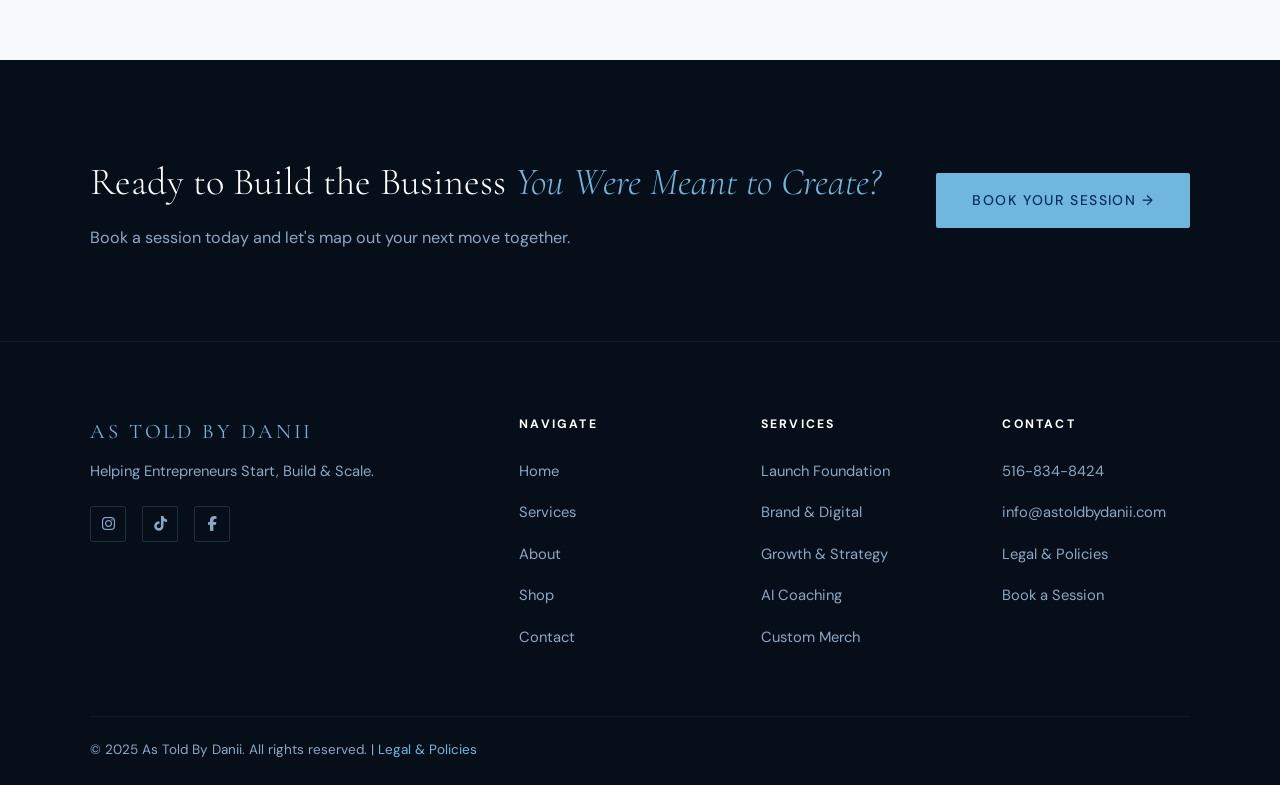
==== commit 71d872ae: "Add files via upload" ====
--- a/index.html
+++ b/index.html
@@ -124,7 +124,7 @@
   <section id="about-preview" class="section-dark">
     <div class="section-inner about-grid">
       <div class="about-img-wrap">
-        <img src="https://images.unsplash.com/photo-1573496359142-b8d87734a5a2?w=600&q=80&fit=crop" alt="Entrepreneur coaching session" class="about-stock" />
+        <img src="images/danii-slds.png" alt="Danii — As Told By Danii" class="about-stock" />
       </div>
       <div class="about-text">
         <span class="section-tag">About Danii</span>
--- a/css/style.css
+++ b/css/style.css
@@ -20,7 +20,7 @@
 }
 
 *, *::before, *::after { margin: 0; padding: 0; box-sizing: border-box; }
-html { scroll-behavior: smooth; font-size: 16px; }
+html { scroll-behavior: smooth; font-size: 18px; }
 
 body {
   font-family: 'DM Sans', sans-serif;
